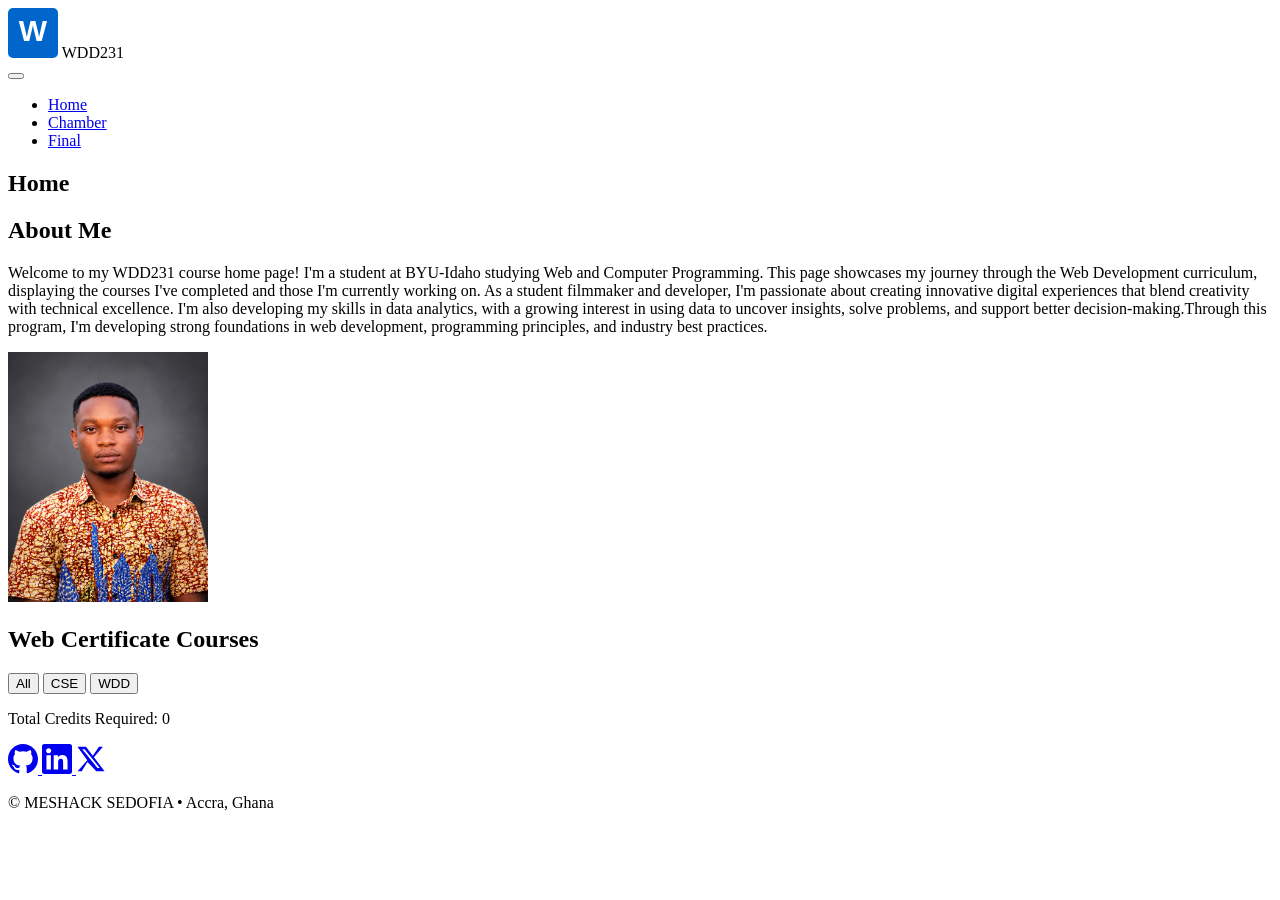
==== index.html @ 4edf6bfc "Rename Index.html to index.html" ====
<!DOCTYPE html>
<html lang="en">
<head>
    <meta charset="UTF-8">
    <meta name="viewport" content="width=device-width, initial-scale=1.0">
    <meta name="description" content="WDD231 Course Home Page - Web and Computer Programming Certificate">
    <meta name="author" content="Meshack sedofia">
    <title>WDD231 - Course Home</title>
    <link rel="preconnect" href="https://fonts.googleapis.com">
    <link rel="preconnect" href="https://fonts.gstatic.com" crossorigin>
    <link href="https://fonts.googleapis.com/css2?family=Poppins:wght@400;600;700&display=swap" rel="stylesheet">
    <link rel="stylesheet" href="styles/small.css">
    <link rel="stylesheet" href="styles/larger.css">
    <script src="scripts/navigation.js" defer></script>
    <script src="scripts/date.js" defer></script>
    <script src="scripts/course.js" defer></script>
</head>
<body>
    <header>
        <div class="header-container">
            <div class="logo-section">
                <svg class="site-logo" xmlns="http://www.w3.org/2000/svg" viewBox="0 0 100 100" width="50" height="50">
                    <rect width="100" height="100" fill="#0066cc" rx="10"/>
                    <text x="50" y="65" font-size="60" font-weight="bold" text-anchor="middle" fill="white" font-family="Arial">W</text>
                </svg>
                <span class="site-name">WDD231</span>
            </div>
            <button id="menu-toggle" class="menu-toggle" aria-label="Toggle navigation menu">
                <span></span>
                <span></span>
                <span></span>
            </button>
        </div>
    </header>

    <nav id="navbar">
        <ul class="nav-links">
            <li><a href="index.html" class="active">Home</a></li>
            <li><a href="#">Chamber</a></li>
            <li><a href="#">Final</a></li>
        </ul>
    </nav>

    <main>
        <section class="hero">
            <h1>Home</h1>
        </section>

        <section class="about-me">
            <h2>About Me</h2>
            <div class="about-container">
                <div class="about-text">
                    <p>
                        Welcome to my WDD231 course home page! I'm a student at BYU-Idaho studying Web and Computer Programming. 
                        This page showcases my journey through the Web Development curriculum, displaying the courses I've completed 
                        and those I'm currently working on. As a student filmmaker and developer, I'm passionate about creating 
                        innovative digital experiences that blend creativity with technical excellence. I'm also developing my skills
                        in data analytics, with a growing interest in using data to uncover insights, solve problems, and support better
                        decision-making.Through this program, I'm developing strong foundations in web development, programming principles,
                        and industry best practices.
                    </p>
                </div>
                <div class="student-photo">
                    <img src="images/sedofia-meshack.png" alt="Student profile photo" width="200" height="250">
                </div>
            </div>
        </section>

        <section class="courses">
            <h2>Web Certificate Courses</h2>
            <div class="course-filters">
                <button class="filter-btn active" data-filter="all">All</button>
                <button class="filter-btn" data-filter="cse">CSE</button>
                <button class="filter-btn" data-filter="wdd">WDD</button>
            </div>
            <div class="courses-container" id="courses-container">
                <!-- Course cards will be dynamically inserted here -->
            </div>
            <div class="credits-info">
                <p>Total Credits Required: <span id="total-credits">0</span></p>
            </div>
        </section>
    </main>

    <footer>
        <div class="footer-content">
            <div class="social-links">
                <a href="https://github.com/sedofiameshack-creator" target="_blank" aria-label="GitHub">
                    <svg class="social-icon" xmlns="http://www.w3.org/2000/svg" viewBox="0 0 24 24" fill="currentColor" width="30" height="30">
                        <path d="M12 0c-6.626 0-12 5.373-12 12 0 5.302 3.438 9.8 8.207 11.387.599.111.793-.261.793-.577v-2.234c-3.338.726-4.033-1.416-4.033-1.416-.546-1.387-1.333-1.756-1.333-1.756-1.089-.745.083-.729.083-.729 1.205.084 1.839 1.237 1.839 1.237 1.07 1.834 2.807 1.304 3.492.997.107-.775.418-1.305.762-1.604-2.665-.305-5.467-1.334-5.467-5.931 0-1.311.469-2.381 1.236-3.221-.124-.303-.535-1.524.117-3.176 0 0 1.008-.322 3.301 1.23.957-.266 1.983-.399 3.003-.404 1.02.005 2.047.138 3.006.404 2.291-1.552 3.297-1.23 3.297-1.23.653 1.653.242 2.874.118 3.176.77.84 1.235 1.911 1.235 3.221 0 4.609-2.807 5.624-5.479 5.921.43.372.823 1.102.823 2.222v 3.293c0 .319.192.694.801.576 4.765-1.589 8.199-6.086 8.199-11.386 0-6.627-5.373-12-12-12z"/>
                    </svg>
                </a>
                <a href="https://www.linkedin.com/in/meshack-sedofia-b068aa182" target="_blank" aria-label="LinkedIn">
                    <svg class="social-icon" xmlns="http://www.w3.org/2000/svg" viewBox="0 0 24 24" fill="currentColor" width="30" height="30">
                        <path d="M20.447 20.452h-3.554v-5.569c0-1.328-.027-3.037-1.852-3.037-1.853 0-2.136 1.445-2.136 2.939v5.667H9.351V9h3.414v1.561h.046c.477-.9 1.637-1.85 3.37-1.85 3.601 0 4.267 2.37 4.267 5.455v6.286zM5.337 7.433c-1.144 0-2.063-.926-2.063-2.065 0-1.138.92-2.063 2.063-2.063 1.14 0 2.064.925 2.064 2.063 0 1.139-.925 2.065-2.064 2.065zm1.782 13.019H3.555V9h3.564v11.452zM22.225 0H1.771C.792 0 0 .774 0 1.729v20.542C0 23.227.792 24 1.771 24h20.451C23.2 24 24 23.227 24 22.271V1.729C24 .774 23.2 0 22.225 0z"/>
                    </svg>
                </a>
                <a href="https://x.com" target="_blank" aria-label="X (Twitter)">
                    <svg class="social-icon" xmlns="http://www.w3.org/2000/svg" viewBox="0 0 24 24" fill="currentColor" width="30" height="30">
                        <path d="M18.244 2.25h3.308l-7.227 8.26 8.502 11.24h-6.635L9.172 14.3 4.588 21.75H1.28l7.732-8.835L1.166 2.25h6.82l5.440 7.237 4.938-7.237zM17.15 19.128h1.83L6.884 4.126H5.009l12.141 15.002z"/>
                    </svg>
                </a>
            </div>
            <div class="footer-info">
                <p>&copy; <span id="year"></span> MESHACK SEDOFIA • Accra, Ghana</p>
            </div>
            <div class="last-modified">
                <p id="lastModified"></p>
            </div>
        </div>
    </footer>
    
    <!-- Course script at end of body to ensure DOM is ready -->
    <script>
        console.log('🔄 Fallback: Running course init from body script tag');
        if (typeof initializeCourses === 'function') {
            initializeCourses();
        }
    </script>
</body>
</html>
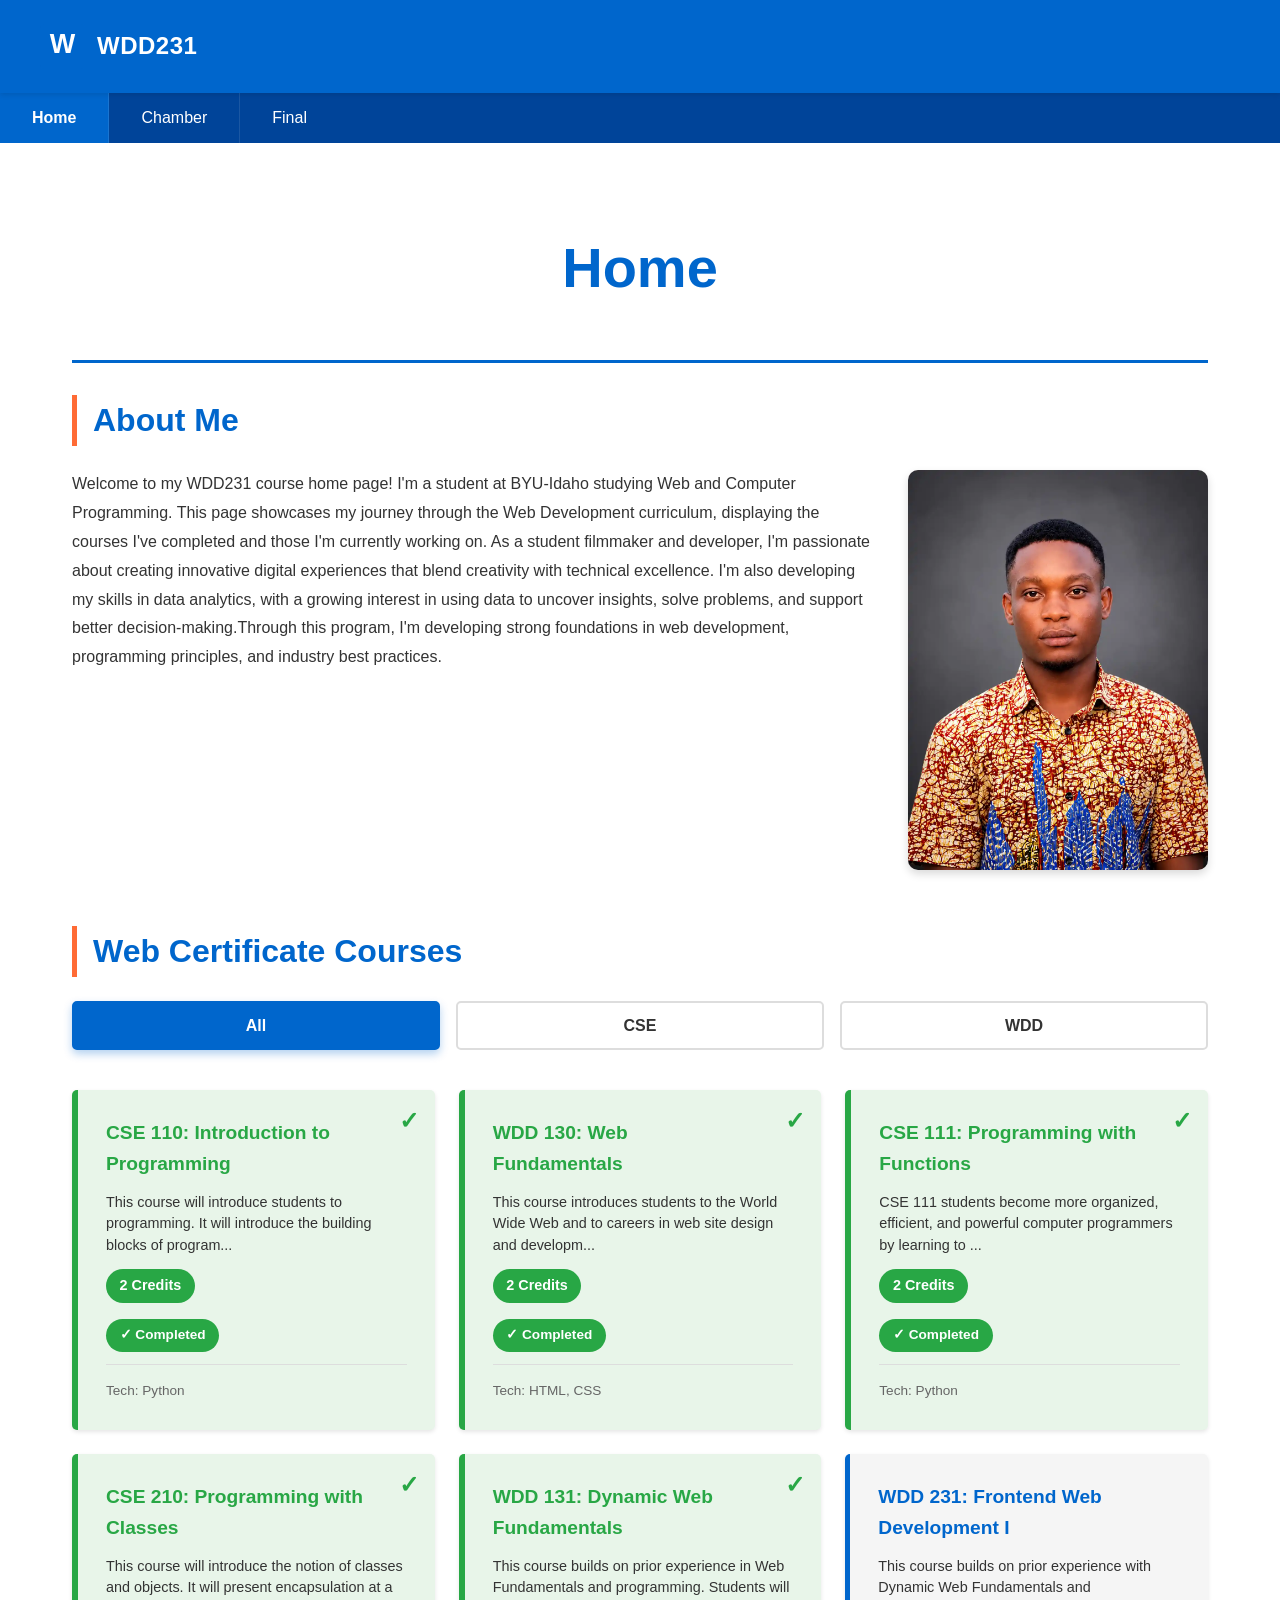
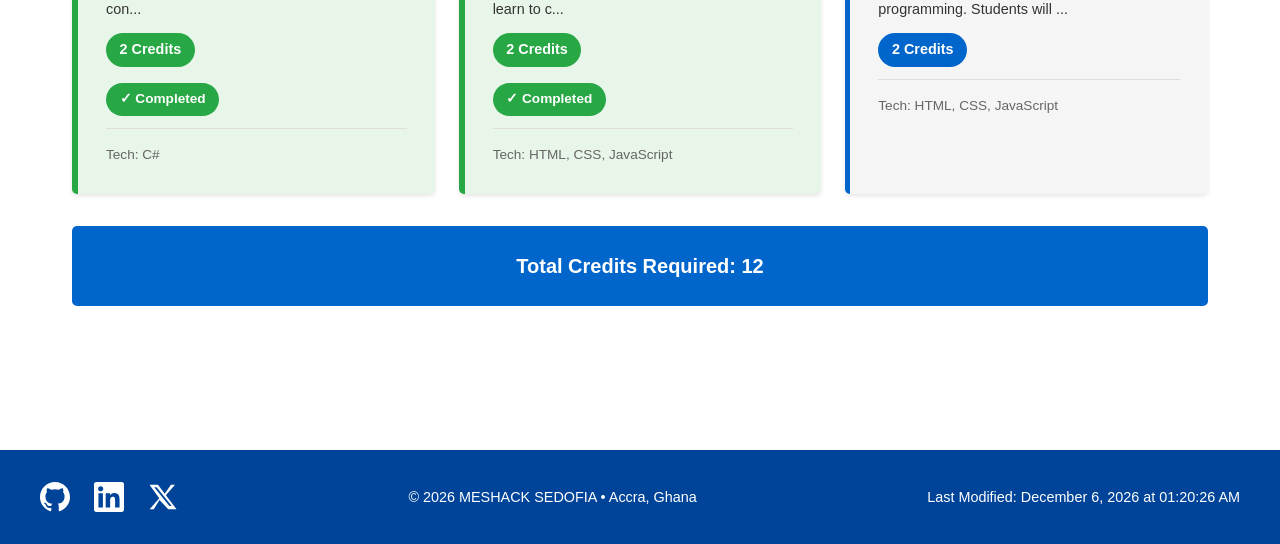
==== commit 57b202cb: "Add student photo and fix index" ====
--- a/index.html
+++ b/index.html
@@ -1,5 +1,6 @@
 <!DOCTYPE html>
 <html lang="en">
+
 <head>
     <meta charset="UTF-8">
     <meta name="viewport" content="width=device-width, initial-scale=1.0">
@@ -15,13 +16,15 @@
     <script src="scripts/date.js" defer></script>
     <script src="scripts/course.js" defer></script>
 </head>
+
 <body>
     <header>
         <div class="header-container">
             <div class="logo-section">
                 <svg class="site-logo" xmlns="http://www.w3.org/2000/svg" viewBox="0 0 100 100" width="50" height="50">
-                    <rect width="100" height="100" fill="#0066cc" rx="10"/>
-                    <text x="50" y="65" font-size="60" font-weight="bold" text-anchor="middle" fill="white" font-family="Arial">W</text>
+                    <rect width="100" height="100" fill="#0066cc" rx="10" />
+                    <text x="50" y="65" font-size="60" font-weight="bold" text-anchor="middle" fill="white"
+                        font-family="Arial">W</text>
                 </svg>
                 <span class="site-name">WDD231</span>
             </div>
@@ -51,17 +54,23 @@
             <div class="about-container">
                 <div class="about-text">
                     <p>
-                        Welcome to my WDD231 course home page! I'm a student at BYU-Idaho studying Web and Computer Programming. 
-                        This page showcases my journey through the Web Development curriculum, displaying the courses I've completed 
-                        and those I'm currently working on. As a student filmmaker and developer, I'm passionate about creating 
-                        innovative digital experiences that blend creativity with technical excellence. I'm also developing my skills
-                        in data analytics, with a growing interest in using data to uncover insights, solve problems, and support better
-                        decision-making.Through this program, I'm developing strong foundations in web development, programming principles,
+                        Welcome to my WDD231 course home page! I'm a student at BYU-Idaho studying Web and Computer
+                        Programming.
+                        This page showcases my journey through the Web Development curriculum, displaying the courses
+                        I've completed
+                        and those I'm currently working on. As a student filmmaker and developer, I'm passionate about
+                        creating
+                        innovative digital experiences that blend creativity with technical excellence. I'm also
+                        developing my skills
+                        in data analytics, with a growing interest in using data to uncover insights, solve problems,
+                        and support better
+                        decision-making.Through this program, I'm developing strong foundations in web development,
+                        programming principles,
                         and industry best practices.
                     </p>
                 </div>
                 <div class="student-photo">
-                    <img src="images/sedofia-meshack.png" alt="Student profile photo" width="200" height="250">
+                    <img src="images/sedofia-meshack.webp" alt="Student profile photo" width="200" height="250">
                 </div>
             </div>
         </section>
@@ -86,18 +95,24 @@
         <div class="footer-content">
             <div class="social-links">
                 <a href="https://github.com/sedofiameshack-creator" target="_blank" aria-label="GitHub">
-                    <svg class="social-icon" xmlns="http://www.w3.org/2000/svg" viewBox="0 0 24 24" fill="currentColor" width="30" height="30">
-                        <path d="M12 0c-6.626 0-12 5.373-12 12 0 5.302 3.438 9.8 8.207 11.387.599.111.793-.261.793-.577v-2.234c-3.338.726-4.033-1.416-4.033-1.416-.546-1.387-1.333-1.756-1.333-1.756-1.089-.745.083-.729.083-.729 1.205.084 1.839 1.237 1.839 1.237 1.07 1.834 2.807 1.304 3.492.997.107-.775.418-1.305.762-1.604-2.665-.305-5.467-1.334-5.467-5.931 0-1.311.469-2.381 1.236-3.221-.124-.303-.535-1.524.117-3.176 0 0 1.008-.322 3.301 1.23.957-.266 1.983-.399 3.003-.404 1.02.005 2.047.138 3.006.404 2.291-1.552 3.297-1.23 3.297-1.23.653 1.653.242 2.874.118 3.176.77.84 1.235 1.911 1.235 3.221 0 4.609-2.807 5.624-5.479 5.921.43.372.823 1.102.823 2.222v 3.293c0 .319.192.694.801.576 4.765-1.589 8.199-6.086 8.199-11.386 0-6.627-5.373-12-12-12z"/>
+                    <svg class="social-icon" xmlns="http://www.w3.org/2000/svg" viewBox="0 0 24 24" fill="currentColor"
+                        width="30" height="30">
+                        <path
+                            d="M12 0c-6.626 0-12 5.373-12 12 0 5.302 3.438 9.8 8.207 11.387.599.111.793-.261.793-.577v-2.234c-3.338.726-4.033-1.416-4.033-1.416-.546-1.387-1.333-1.756-1.333-1.756-1.089-.745.083-.729.083-.729 1.205.084 1.839 1.237 1.839 1.237 1.07 1.834 2.807 1.304 3.492.997.107-.775.418-1.305.762-1.604-2.665-.305-5.467-1.334-5.467-5.931 0-1.311.469-2.381 1.236-3.221-.124-.303-.535-1.524.117-3.176 0 0 1.008-.322 3.301 1.23.957-.266 1.983-.399 3.003-.404 1.02.005 2.047.138 3.006.404 2.291-1.552 3.297-1.23 3.297-1.23.653 1.653.242 2.874.118 3.176.77.84 1.235 1.911 1.235 3.221 0 4.609-2.807 5.624-5.479 5.921.43.372.823 1.102.823 2.222v 3.293c0 .319.192.694.801.576 4.765-1.589 8.199-6.086 8.199-11.386 0-6.627-5.373-12-12-12z" />
                     </svg>
                 </a>
                 <a href="https://www.linkedin.com/in/meshack-sedofia-b068aa182" target="_blank" aria-label="LinkedIn">
-                    <svg class="social-icon" xmlns="http://www.w3.org/2000/svg" viewBox="0 0 24 24" fill="currentColor" width="30" height="30">
-                        <path d="M20.447 20.452h-3.554v-5.569c0-1.328-.027-3.037-1.852-3.037-1.853 0-2.136 1.445-2.136 2.939v5.667H9.351V9h3.414v1.561h.046c.477-.9 1.637-1.85 3.37-1.85 3.601 0 4.267 2.37 4.267 5.455v6.286zM5.337 7.433c-1.144 0-2.063-.926-2.063-2.065 0-1.138.92-2.063 2.063-2.063 1.14 0 2.064.925 2.064 2.063 0 1.139-.925 2.065-2.064 2.065zm1.782 13.019H3.555V9h3.564v11.452zM22.225 0H1.771C.792 0 0 .774 0 1.729v20.542C0 23.227.792 24 1.771 24h20.451C23.2 24 24 23.227 24 22.271V1.729C24 .774 23.2 0 22.225 0z"/>
+                    <svg class="social-icon" xmlns="http://www.w3.org/2000/svg" viewBox="0 0 24 24" fill="currentColor"
+                        width="30" height="30">
+                        <path
+                            d="M20.447 20.452h-3.554v-5.569c0-1.328-.027-3.037-1.852-3.037-1.853 0-2.136 1.445-2.136 2.939v5.667H9.351V9h3.414v1.561h.046c.477-.9 1.637-1.85 3.37-1.85 3.601 0 4.267 2.37 4.267 5.455v6.286zM5.337 7.433c-1.144 0-2.063-.926-2.063-2.065 0-1.138.92-2.063 2.063-2.063 1.14 0 2.064.925 2.064 2.063 0 1.139-.925 2.065-2.064 2.065zm1.782 13.019H3.555V9h3.564v11.452zM22.225 0H1.771C.792 0 0 .774 0 1.729v20.542C0 23.227.792 24 1.771 24h20.451C23.2 24 24 23.227 24 22.271V1.729C24 .774 23.2 0 22.225 0z" />
                     </svg>
                 </a>
                 <a href="https://x.com" target="_blank" aria-label="X (Twitter)">
-                    <svg class="social-icon" xmlns="http://www.w3.org/2000/svg" viewBox="0 0 24 24" fill="currentColor" width="30" height="30">
-                        <path d="M18.244 2.25h3.308l-7.227 8.26 8.502 11.24h-6.635L9.172 14.3 4.588 21.75H1.28l7.732-8.835L1.166 2.25h6.82l5.440 7.237 4.938-7.237zM17.15 19.128h1.83L6.884 4.126H5.009l12.141 15.002z"/>
+                    <svg class="social-icon" xmlns="http://www.w3.org/2000/svg" viewBox="0 0 24 24" fill="currentColor"
+                        width="30" height="30">
+                        <path
+                            d="M18.244 2.25h3.308l-7.227 8.26 8.502 11.24h-6.635L9.172 14.3 4.588 21.75H1.28l7.732-8.835L1.166 2.25h6.82l5.440 7.237 4.938-7.237zM17.15 19.128h1.83L6.884 4.126H5.009l12.141 15.002z" />
                     </svg>
                 </a>
             </div>
@@ -109,7 +124,7 @@
             </div>
         </div>
     </footer>
-    
+
     <!-- Course script at end of body to ensure DOM is ready -->
     <script>
         console.log('🔄 Fallback: Running course init from body script tag');
@@ -118,4 +133,5 @@
         }
     </script>
 </body>
-</html>
+
+</html>
--- a/styles/small.css
+++ b/styles/small.css
@@ -0,0 +1,462 @@
+/* ============================================
+   WDD231 Course Home - Mobile First Styles
+   Small Screen: 320px and up
+   ============================================ */
+
+* {
+    margin: 0;
+    padding: 0;
+    box-sizing: border-box;
+}
+
+:root {
+    --primary-color: #0066cc;
+    --secondary-color: #004499;
+    --accent-color: #ff6b35;
+    --light-bg: #f5f5f5;
+    --dark-text: #333333;
+    --border-color: #dddddd;
+    --success-color: #28a745;
+    --success-light: #e8f5e9;
+    --white: #ffffff;
+}
+
+html {
+    scroll-behavior: smooth;
+}
+
+body {
+    font-family: 'Poppins', sans-serif;
+    color: var(--dark-text);
+    background-color: var(--white);
+    line-height: 1.6;
+}
+
+/* ============================================
+   HEADER & NAVIGATION
+   ============================================ */
+
+header {
+    background-color: var(--primary-color);
+    color: var(--white);
+    padding: 1rem;
+    position: sticky;
+    top: 0;
+    z-index: 100;
+    box-shadow: 0 2px 5px rgba(0, 0, 0, 0.1);
+}
+
+.header-container {
+    display: flex;
+    justify-content: space-between;
+    align-items: center;
+    max-width: 1200px;
+    margin: 0 auto;
+}
+
+.logo-section {
+    display: flex;
+    align-items: center;
+    gap: 0.75rem;
+}
+
+.site-logo {
+    width: 45px;
+    height: 45px;
+}
+
+.site-name {
+    font-size: 1.5rem;
+    font-weight: 700;
+    letter-spacing: 0.5px;
+}
+
+/* Hamburger Menu Toggle */
+.menu-toggle {
+    display: flex;
+    flex-direction: column;
+    gap: 6px;
+    background: none;
+    border: none;
+    cursor: pointer;
+    padding: 0.5rem;
+}
+
+.menu-toggle span {
+    display: block;
+    width: 25px;
+    height: 3px;
+    background-color: var(--white);
+    border-radius: 3px;
+    transition: all 0.3s ease;
+}
+
+.menu-toggle.active span:nth-child(1) {
+    transform: rotate(45deg) translate(10px, 10px);
+}
+
+.menu-toggle.active span:nth-child(2) {
+    opacity: 0;
+}
+
+.menu-toggle.active span:nth-child(3) {
+    transform: rotate(-45deg) translate(7px, -7px);
+}
+
+/* Navigation */
+nav {
+    background-color: var(--secondary-color);
+    max-height: 0;
+    overflow: hidden;
+    transition: max-height 0.3s ease;
+}
+
+nav.active {
+    max-height: 300px;
+}
+
+.nav-links {
+    list-style: none;
+    display: flex;
+    flex-direction: column;
+    padding: 1rem 0;
+}
+
+.nav-links a {
+    display: block;
+    color: var(--white);
+    text-decoration: none;
+    padding: 0.75rem 1rem;
+    border-bottom: 1px solid rgba(255, 255, 255, 0.1);
+    transition: background-color 0.3s ease;
+}
+
+.nav-links a:hover,
+.nav-links a.active {
+    background-color: var(--primary-color);
+}
+
+.nav-links a.active {
+    font-weight: 600;
+}
+
+/* ============================================
+   MAIN CONTENT
+   ============================================ */
+
+main {
+    max-width: 1200px;
+    margin: 0 auto;
+    padding: 1.5rem;
+}
+
+.hero {
+    text-align: center;
+    padding: 2rem 0;
+    border-bottom: 3px solid var(--primary-color);
+    margin-bottom: 2rem;
+}
+
+.hero h1 {
+    font-size: 2.5rem;
+    color: var(--primary-color);
+    font-weight: 700;
+}
+
+/* ============================================
+   ABOUT ME SECTION
+   ============================================ */
+
+.about-me {
+    margin-bottom: 3rem;
+}
+
+.about-me h2 {
+    font-size: 1.75rem;
+    color: var(--primary-color);
+    margin-bottom: 1.5rem;
+    border-left: 5px solid var(--accent-color);
+    padding-left: 1rem;
+}
+
+.about-container {
+    display: flex;
+    flex-direction: column;
+    gap: 1.5rem;
+}
+
+.about-text {
+    line-height: 1.8;
+    color: var(--dark-text);
+    font-size: 0.95rem;
+}
+
+.student-photo {
+    text-align: center;
+}
+
+.student-photo img {
+    width: 100%;
+    max-width: 300px;
+    height: auto;
+    border-radius: 10px;
+    box-shadow: 0 4px 8px rgba(0, 0, 0, 0.15);
+}
+
+/* ============================================
+   COURSES SECTION
+   ============================================ */
+
+.courses {
+    margin-bottom: 3rem;
+}
+
+.courses h2 {
+    font-size: 1.75rem;
+    color: var(--primary-color);
+    margin-bottom: 1.5rem;
+    border-left: 5px solid var(--accent-color);
+    padding-left: 1rem;
+}
+
+/* Filter Buttons */
+.course-filters {
+    display: flex;
+    gap: 0.75rem;
+    margin-bottom: 2rem;
+    flex-wrap: wrap;
+}
+
+.filter-btn {
+    flex: 1;
+    min-width: 100px;
+    padding: 0.75rem 1rem;
+    border: 2px solid var(--border-color);
+    background-color: var(--white);
+    color: var(--dark-text);
+    font-family: 'Poppins', sans-serif;
+    font-weight: 600;
+    cursor: pointer;
+    border-radius: 5px;
+    transition: all 0.3s ease;
+}
+
+.filter-btn:hover {
+    background-color: var(--light-bg);
+    border-color: var(--primary-color);
+    transform: translateY(-2px);
+}
+
+.filter-btn.active {
+    background-color: var(--primary-color);
+    color: var(--white);
+    border-color: var(--primary-color);
+    box-shadow: 0 4px 8px rgba(0, 102, 204, 0.3);
+}
+
+/* Course Cards Container */
+.courses-container {
+    display: grid;
+    grid-template-columns: 1fr;
+    gap: 1.5rem;
+    margin-bottom: 2rem;
+}
+
+/* Course Card */
+.course-card {
+    background-color: var(--light-bg);
+    border-left: 5px solid var(--primary-color);
+    border-radius: 5px;
+    padding: 1.25rem;
+    box-shadow: 0 2px 4px rgba(0, 0, 0, 0.1);
+    transition: all 0.3s ease;
+    position: relative;
+}
+
+.course-card:hover {
+    box-shadow: 0 4px 8px rgba(0, 0, 0, 0.15);
+    transform: translateY(-2px);
+}
+
+/* COMPLETED COURSE STYLING */
+.course-card.completed {
+    background-color: var(--success-light);
+    border-left-color: var(--success-color);
+    border-left-width: 6px;
+}
+
+.course-card.completed::before {
+    content: '✓';
+    position: absolute;
+    top: 0.75rem;
+    right: 1rem;
+    font-size: 1.5rem;
+    color: var(--success-color);
+    font-weight: bold;
+}
+
+.course-card.completed:hover {
+    box-shadow: 0 4px 12px rgba(40, 167, 69, 0.2);
+}
+
+.course-card h3 {
+    color: var(--primary-color);
+    margin-bottom: 0.75rem;
+    font-size: 1.1rem;
+    margin-right: 2rem;
+}
+
+.course-card.completed h3 {
+    color: var(--success-color);
+}
+
+.course-description {
+    font-size: 0.9rem;
+    line-height: 1.5;
+    margin-bottom: 0.75rem;
+    color: var(--dark-text);
+}
+
+.course-tech {
+    margin-top: 0.75rem;
+    padding-top: 0.75rem;
+    border-top: 1px solid var(--border-color);
+}
+
+.course-tech small {
+    color: #666;
+    font-size: 0.85rem;
+}
+
+.course-info {
+    display: flex;
+    justify-content: space-between;
+    align-items: center;
+    gap: 1rem;
+    margin-top: 0.75rem;
+    font-size: 0.9rem;
+}
+
+.course-credits {
+    background-color: var(--primary-color);
+    color: var(--white);
+    padding: 0.35rem 0.85rem;
+    border-radius: 20px;
+    font-weight: 600;
+    font-size: 0.9rem;
+}
+
+.course-card.completed .course-credits {
+    background-color: var(--success-color);
+}
+
+.completion-badge {
+    background-color: var(--success-color);
+    color: var(--white);
+    padding: 0.35rem 0.85rem;
+    border-radius: 20px;
+    font-weight: 600;
+    font-size: 0.85rem;
+    display: inline-block;
+}
+
+/* Credits Info */
+.credits-info {
+    background-color: var(--primary-color);
+    color: var(--white);
+    padding: 1rem 1.25rem;
+    border-radius: 5px;
+    text-align: center;
+    font-weight: 600;
+    font-size: 1.1rem;
+}
+
+/* ============================================
+   FOOTER
+   ============================================ */
+
+footer {
+    background-color: var(--secondary-color);
+    color: var(--white);
+    padding: 2rem 1rem;
+    margin-top: 3rem;
+}
+
+.footer-content {
+    max-width: 1200px;
+    margin: 0 auto;
+    display: flex;
+    flex-direction: column;
+    gap: 1.5rem;
+    text-align: center;
+}
+
+.social-links {
+    display: flex;
+    justify-content: center;
+    gap: 1.5rem;
+}
+
+.social-links a {
+    color: var(--white);
+    transition: color 0.3s ease, transform 0.3s ease;
+    display: inline-flex;
+    align-items: center;
+}
+
+.social-links a:hover {
+    color: var(--accent-color);
+    transform: scale(1.1);
+}
+
+.social-icon {
+    width: 30px;
+    height: 30px;
+}
+
+.footer-info,
+.last-modified {
+    font-size: 0.9rem;
+    line-height: 1.6;
+}
+
+.footer-info p,
+.last-modified p {
+    margin: 0;
+}
+
+/* ============================================
+   UTILITIES
+   ============================================ */
+
+/* Text should not touch edges */
+main,
+footer {
+    padding-left: max(1rem, 5%);
+    padding-right: max(1rem, 5%);
+}
+
+/* Remove twitching on hover - smooth transitions */
+a,
+button {
+    transition: all 0.3s ease;
+}
+
+/* No horizontal scrolling */
+html,
+body {
+    overflow-x: hidden;
+}
+
+/* Screen reader only text */
+.sr-only {
+    position: absolute;
+    width: 1px;
+    height: 1px;
+    padding: 0;
+    margin: -1px;
+    overflow: hidden;
+    clip: rect(0, 0, 0, 0);
+    white-space: nowrap;
+    border-width: 0;
+}
--- a/styles/larger.css
+++ b/styles/larger.css
@@ -0,0 +1,301 @@
+/* ============================================
+   WDD231 Course Home - Larger Screen Styles
+   Media Query: 768px and up (Tablet/Desktop)
+   ============================================ */
+
+@media (min-width: 768px) {
+    /* ============================================
+       HEADER & NAVIGATION - DESKTOP
+       ============================================ */
+
+    .menu-toggle {
+        display: none;
+    }
+
+    header {
+        padding: 1rem 2rem;
+    }
+
+    nav {
+        background-color: var(--secondary-color);
+        max-height: none;
+        overflow: visible;
+    }
+
+    nav.active {
+        max-height: none;
+    }
+
+    .nav-links {
+        flex-direction: row;
+        justify-content: flex-start;
+        gap: 0;
+        padding: 0;
+        display: flex;
+    }
+
+    .nav-links a {
+        border-bottom: none;
+        border-right: 1px solid rgba(255, 255, 255, 0.1);
+        padding: 0.75rem 1.5rem;
+        transition: background-color 0.3s ease;
+    }
+
+    .nav-links li:last-child a {
+        border-right: none;
+    }
+
+    .nav-links a:hover {
+        background-color: rgba(255, 255, 255, 0.15);
+    }
+
+    /* ============================================
+       MAIN CONTENT - DESKTOP
+       ============================================ */
+
+    main {
+        padding: 2rem;
+    }
+
+    .hero h1 {
+        font-size: 3rem;
+        padding-bottom: 1rem;
+    }
+
+    /* About Me Section - Side by Side */
+    .about-container {
+        flex-direction: row;
+        align-items: flex-start;
+        gap: 2rem;
+    }
+
+    .about-text {
+        flex: 1;
+        font-size: 1rem;
+    }
+
+    .student-photo {
+        flex: 0 0 300px;
+        text-align: center;
+    }
+
+    .student-photo img {
+        max-width: 100%;
+        height: auto;
+    }
+
+    /* ============================================
+       COURSES - DESKTOP
+       ============================================ */
+
+    .course-filters {
+        gap: 1rem;
+        flex-wrap: nowrap;
+    }
+
+    .filter-btn {
+        flex: 1;
+    }
+
+    /* 2-Column Grid for Medium Screens */
+    .courses-container {
+        grid-template-columns: repeat(2, 1fr);
+    }
+
+    .course-card {
+        padding: 1.5rem;
+    }
+
+    .course-card h3 {
+        font-size: 1.2rem;
+    }
+
+    .course-info {
+        flex-direction: column;
+        align-items: flex-start;
+    }
+
+    /* ============================================
+       FOOTER - DESKTOP
+       ============================================ */
+
+    footer {
+        padding: 2rem;
+    }
+
+    .footer-content {
+        flex-direction: row;
+        justify-content: space-between;
+        align-items: center;
+        text-align: left;
+        gap: 2rem;
+    }
+
+    .social-links {
+        justify-content: flex-start;
+        order: 1;
+    }
+
+    .footer-info {
+        flex: 1;
+        order: 2;
+        text-align: center;
+    }
+
+    .last-modified {
+        order: 3;
+        text-align: right;
+    }
+}
+
+/* ============================================
+   LARGE DESKTOP: 1000px and up
+   ============================================ */
+
+@media (min-width: 1000px) {
+    header {
+        padding: 1.5rem;
+    }
+
+    main {
+        padding: 2.5rem;
+    }
+
+    .hero h1 {
+        font-size: 3.5rem;
+    }
+
+    .about-me h2,
+    .courses h2 {
+        font-size: 2rem;
+    }
+
+    /* 3-Column Grid for Large Screens */
+    .courses-container {
+        grid-template-columns: repeat(3, 1fr);
+    }
+
+    .course-card {
+        padding: 1.75rem;
+    }
+
+    .course-filters {
+        margin-bottom: 2.5rem;
+    }
+
+    .filter-btn {
+        padding: 0.85rem 1.5rem;
+        font-size: 1rem;
+    }
+
+    .credits-info {
+        padding: 1.5rem;
+        font-size: 1.25rem;
+    }
+
+    .nav-links a {
+        padding: 0.75rem 2rem;
+    }
+}
+
+/* ============================================
+   ULTRA-WIDE: 1200px and up
+   ============================================ */
+
+@media (min-width: 1200px) {
+    main {
+        max-width: 1200px;
+        margin: 0 auto;
+        padding: 3rem 2rem;
+    }
+
+    footer {
+        max-width: 100%;
+    }
+
+    .footer-content {
+        max-width: 1200px;
+        margin: 0 auto;
+    }
+}
+
+/* ============================================
+   HIGH RESOLUTION DISPLAYS
+   ============================================ */
+
+@media (min-width: 1600px) {
+    .hero h1 {
+        font-size: 4rem;
+    }
+
+    .about-me h2,
+    .courses h2 {
+        font-size: 2.25rem;
+    }
+
+    .student-photo {
+        flex: 0 0 350px;
+    }
+
+    .courses-container {
+        grid-template-columns: repeat(4, 1fr);
+        gap: 2rem;
+    }
+}
+
+/* ============================================
+   PRINT STYLES
+   ============================================ */
+
+@media print {
+    header,
+    nav,
+    .menu-toggle,
+    .course-filters,
+    footer {
+        display: none;
+    }
+
+    main {
+        padding: 0;
+    }
+
+    .course-card {
+        page-break-inside: avoid;
+        box-shadow: none;
+        border: 1px solid #ccc;
+    }
+}
+
+/* ============================================
+   ACCESSIBILITY: Reduced Motion
+   ============================================ */
+
+@media (prefers-reduced-motion: reduce) {
+    * {
+        animation-duration: 0.01ms !important;
+        animation-iteration-count: 1 !important;
+        transition-duration: 0.01ms !important;
+    }
+}
+
+/* ============================================
+   DARK MODE SUPPORT (Optional)
+   ============================================ */
+
+@media (prefers-color-scheme: dark) {
+    :root {
+        --light-bg: #2a2a2a;
+        --dark-text: #e0e0e0;
+        --border-color: #444444;
+        --white: #1a1a1a;
+    }
+
+    .course-card {
+        box-shadow: 0 2px 4px rgba(0, 0, 0, 0.5);
+    }
+
+    .course-card:hover {
+        box-shadow: 0 4px 8px rgba(0, 0, 0, 0.6);
+    }
+}
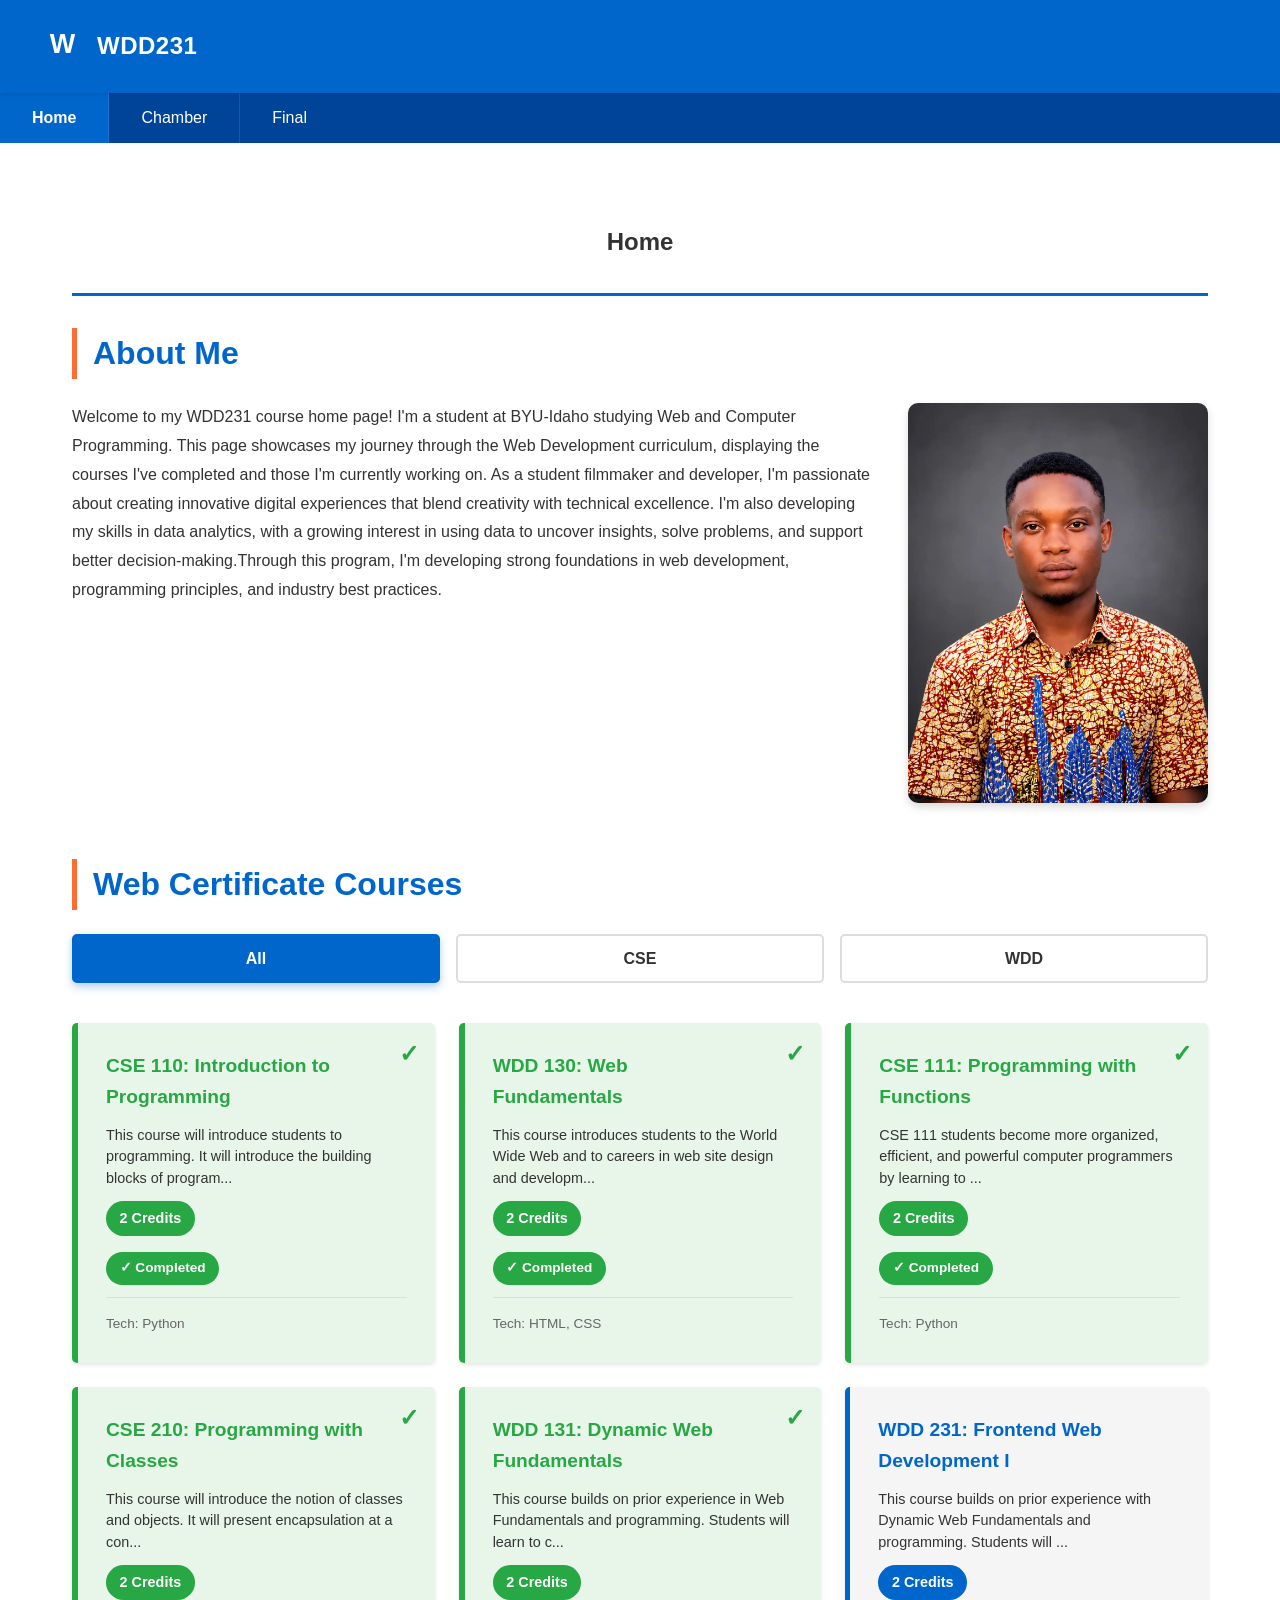
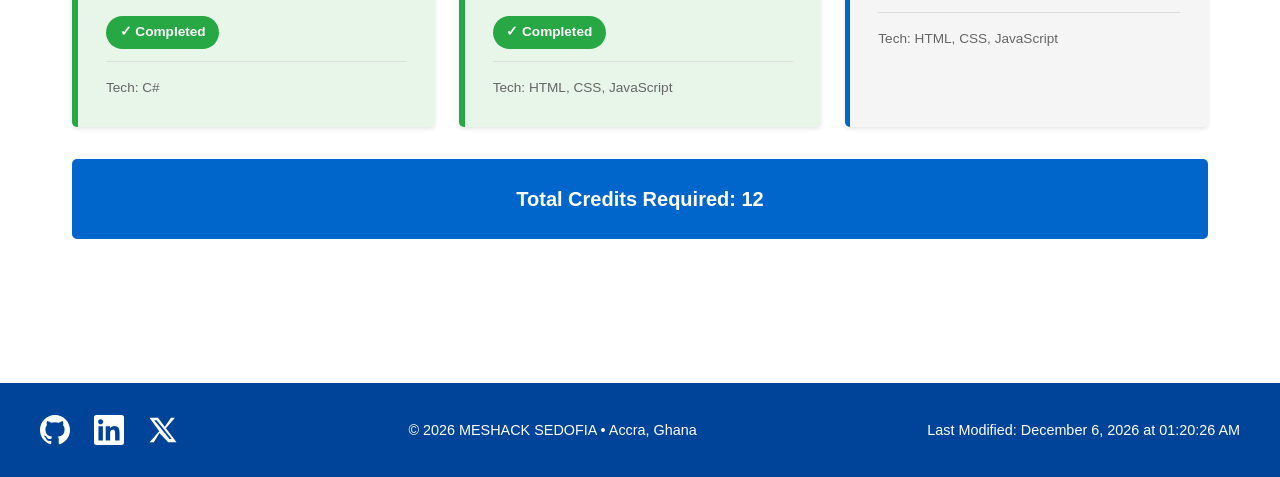
==== commit dc64f8e4: "Fix HTML heading structure" ====
--- a/index.html
+++ b/index.html
@@ -46,7 +46,7 @@
 
     <main>
         <section class="hero">
-            <h1>Home</h1>
+            <h2>Home</h2>
         </section>
 
         <section class="about-me">
